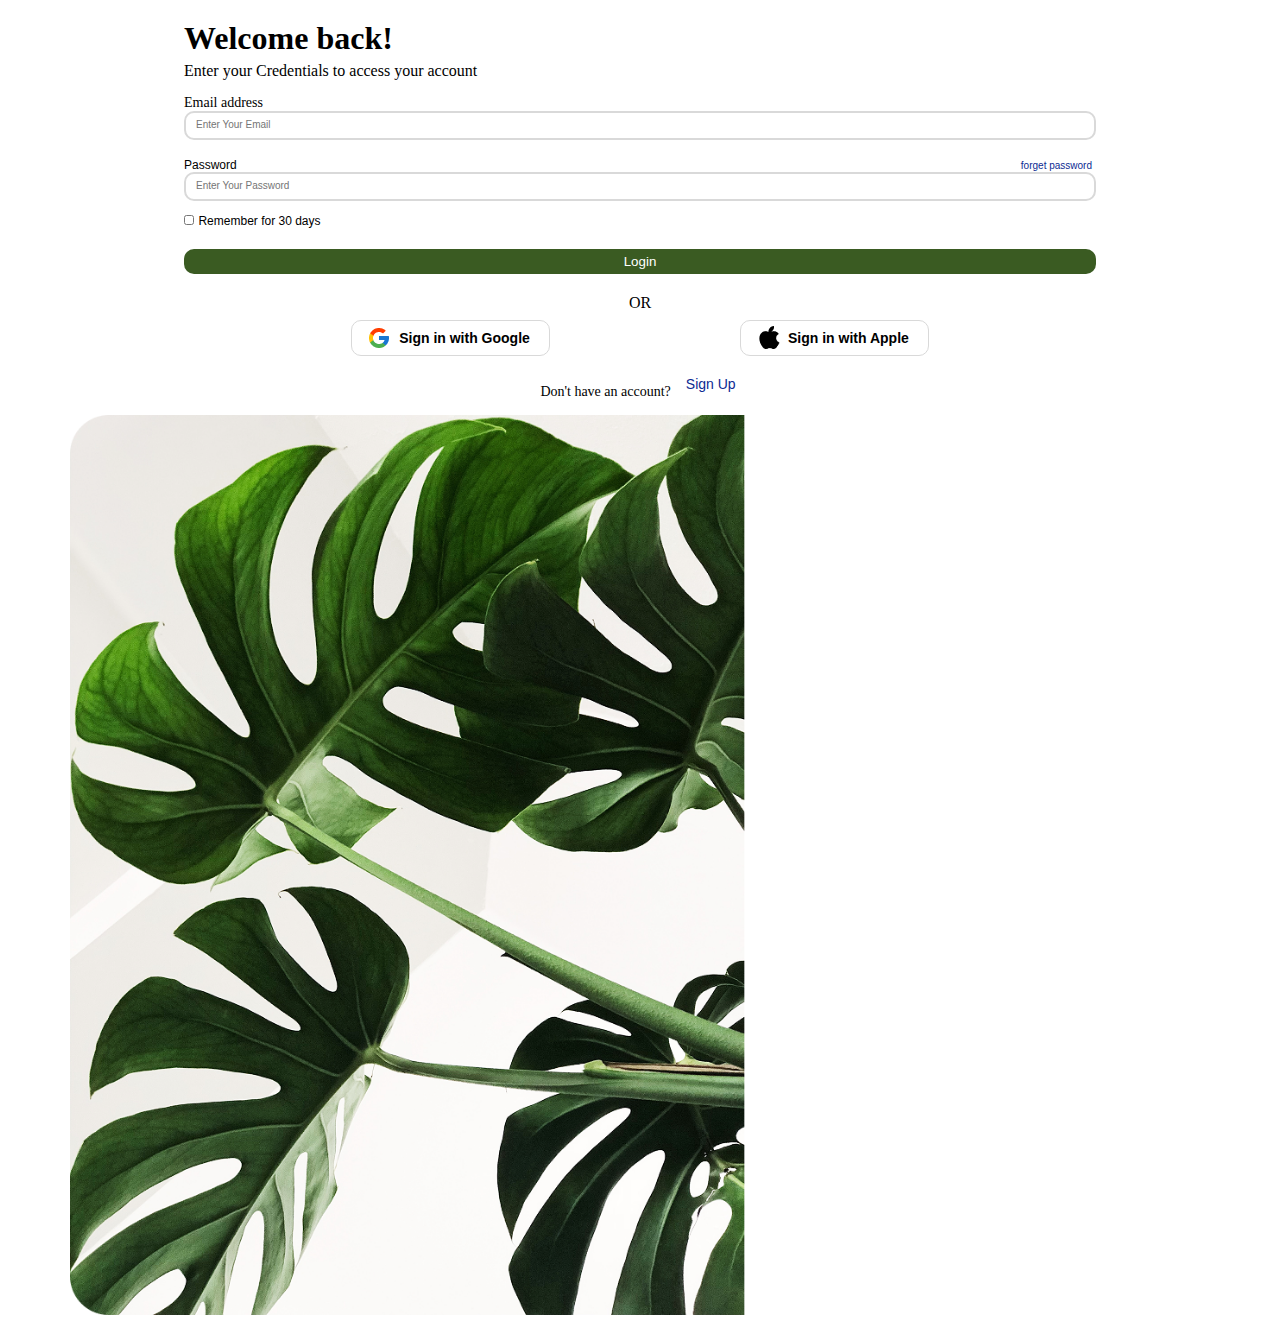
==== login.html @ 1f548d0f "Add files via upload" ====
<!DOCTYPE html>
<html lang="en">

<head>
  <meta charset="UTF-8">
  <meta name="viewport" content="width=device-width, initial-scale=1.0">
  <link rel="stylesheet" href="CSS/login.css">
  <link href="https://cdn.jsdelivr.net/npm/bootstrap@5.1.3/dist/css/bootstrap.min.css" rel="stylesheet"
    integrity="sha384-1BmE4kWBq78iYhFldvKuhfTAU6auU8tT94WrHftjDbrCEXSU1oBoqyl2QvZ6jIW3" crossorigin="anonymous">

  <title>Login</title>
</head>

<body>
  <div class="login">
    <div class="container">
      <div class="row">
        <div class="col-md-6 login-fields">
          <form style="width: 80%;">
            <h4>Welcome back!</h4>
            <p>Enter your Credentials to access your account</p>

            <label for="email">Email address</label>
            <input type="email" placeholder="Enter Your Email" required id="email">
            <div>
              <label for="pass">Password</label>
              <a href="#">forget password</a>
            </div>
            <input type="password" placeholder="Enter Your Password" required id="pass">
            <input type="checkbox" name="check" id="checkbox">
            <label for="checkbox">Remember for 30 days</label>
            <button type="submit" style="display: block;">Login</button>
            <p class="line">OR</p>
            <div class="other-methods">
              <div class="google">
                <img src="Images/google-icon.png" alt="">
                <a href="https://google.com" target="_blank">Sign in with Google</a>
              </div>
              <div class="apple">
                <img src="Images/apple-icon.png" alt="">
                <a href="https://icloud.com">Sign in with Apple</a>
              </div>
            </div>
            <div class="sign">
              <p>Don't have an account?</p> <a href="Sign-Up.html" class="sign">Sign Up</a>
            </div>
          </form>
        </div>
        <div class="col-md-6">
            <img src="Images/login.png" style="height: 100vh; ">
        </div>
      </div>
    </div>
  </div>

  <script src="https://cdn.jsdelivr.net/npm/bootstrap@5.1.3/dist/js/bootstrap.bundle.min.js"
    integrity="sha384-ka7Sk0Gln4gmtz2MlQnikT1wXgYsOg+OMhuP+IlRH9sENBO0LRn5q+8nbTov4+1p"
    crossorigin="anonymous"></script>
</body>

</html>
---- CSS/login.css ----
/* Start Global Rules */
* {
  box-sizing: border-box;
  padding: 0;
  margin: 0;
}
html {
  scroll-behavior: smooth;
}
body {
  font-family: "Open Sans", sans-serif;
}
ul {
  list-style: none;
}
.container {
  padding-left: 15px;
  padding-right: 15px;
  margin-left: auto;
  margin-right: auto;
}
/* Small */
@media (min-width: 768px) {
  .container {
    width: 750px;
  }
}
/* Medium */
@media (min-width: 992px) {
  .container {
    width: 970px;
  }
}
/* Large */
@media (min-width: 1200px) {
  .container {
    width: 1170px;
  }
}
/* End Global Rules */
.login {
  height: fit-content;
}
.login .container .row .login-fields {
  display: flex;
  justify-content: center;
  align-items: center;
}
.login .container .row .login-fields form h4 {
  font-family: Poppins;
  font-size: 32px;
  color: #000000;
  margin-bottom: 5px;
  padding-top: 20px;
}
.login .container .row .login-fields form p {
  font-family: Poppins;
  font-size: 16px;
  color: #000000;
  font-weight: 500;
  padding-bottom: 15px;
}
.login .container .row .login-fields form div {
  display: flex;
  justify-content: space-between;
  align-items: center;
  margin-top: 8px;
}
.login .container .row .login-fields form label:not(:last-of-type) {
  display: block;
  font-family: Poppins;
  font-size: 14px;
  color: #000000;
  font-weight: 500;
}
.login .container .row .login-fields form input:not(:last-of-type) {
  border-radius: 10px;
  -webkit-border-radius: 10px;
  -moz-border-radius: 10px;
  -ms-border-radius: 10px;
  -o-border-radius: 10px;
  border: 2px solid #D9D9D9;
  padding: 8px 10px 2px;
  width: 100%;
  margin-bottom: 10px;
  outline: none;
}
.login .container .row .login-fields form input:not(:last-of-type)::placeholder {
  font-size: 10px;
  margin-bottom: 50%;
  transform: translateY(-50%);
  -webkit-transform: translateY(-50%);
  -moz-transform: translateY(-50%);
  -ms-transform: translateY(-50%);
  -o-transform: translateY(-50%);
}
.login .container .row .login-fields form a {
  display: block;
  text-decoration: none;
  color: #0C2A92;
  font-size: 10px;
  font-weight: 500;
  padding-right: 4px;
}
.login .container .row .login-fields form label:last-of-type {
  font-size: 12px;
  color: #000000;
}
.login .container .row .login-fields form input:last-of-type {
  width: 10px;
  height: 10px;
}
.login .container .row .login-fields form button {
  width: 100%;
  background-color: #3A5B22;
  border: none;
  outline: none;
  border-radius: 10px;
  -webkit-border-radius: 10px;
  -moz-border-radius: 10px;
  -ms-border-radius: 10px;
  -o-border-radius: 10px;
  padding: 5px 0;
  color: #FFFFFF;
  margin-top: 20px;
  transition: 0.3s;
  -webkit-transition: 0.3s;
  -moz-transition: 0.3s;
  -ms-transition: 0.3s;
  -o-transition: 0.3s;
}
.login .container .row .login-fields form button:hover {
  transform: scale(1.05);
  -webkit-transform: scale(1.05);
  -moz-transform: scale(1.05);
  -ms-transform: scale(1.05);
  -o-transform: scale(1.05);
}
.login .container .row .login-fields form .line {
  padding: 20px 0 0;
  margin-bottom: 0;
  text-align: center;
}
.login .container .row .login-fields form .other-methods {
  display: flex;
  justify-content: space-evenly;
  align-items: center;
  gap: 23px;
  margin-top: 0;
}
.login .container .row .login-fields form .other-methods .google {
  border: 1px solid #D9D9D9;
  border-radius: 10px;
  -webkit-border-radius: 10px;
  -moz-border-radius: 10px;
  -ms-border-radius: 10px;
  -o-border-radius: 10px;
  padding: 5px 15px;
  transition: 0.3s;
  -webkit-transition: 0.3s;
  -moz-transition: 0.3s;
  -ms-transition: 0.3s;
  -o-transition: 0.3s;
}
.login .container .row .login-fields form .other-methods .google:hover {
  transform: scale(1.1);
  -webkit-transform: scale(1.1);
  -moz-transform: scale(1.1);
  -ms-transform: scale(1.1);
  -o-transform: scale(1.1);
}
.login .container .row .login-fields form .other-methods .google a {
  text-decoration: none;
  font-size: 14px;
  color: black;
  font-weight: 600;
  padding-left: 8px;
}
.login .container .row .login-fields form .other-methods .apple {
  border: 1px solid #D9D9D9;
  border-radius: 10px;
  -webkit-border-radius: 10px;
  -moz-border-radius: 10px;
  -ms-border-radius: 10px;
  -o-border-radius: 10px;
  padding: 5px 15px;
  transition: 0.3s;
  -webkit-transition: 0.3s;
  -moz-transition: 0.3s;
  -ms-transition: 0.3s;
  -o-transition: 0.3s;
}
.login .container .row .login-fields form .other-methods .apple:hover {
  transform: scale(1.1);
  -webkit-transform: scale(1.1);
  -moz-transform: scale(1.1);
  -ms-transform: scale(1.1);
  -o-transform: scale(1.1);
}
.login .container .row .login-fields form .other-methods .apple a {
  text-decoration: none;
  font-size: 14px;
  color: black;
  font-weight: 600;
  padding-left: 8px;
}
.login .container .row .login-fields form .sign {
  display: flex;
  justify-content: center;
  align-items: center;
  gap: 15px;
  margin-top: 20px;
}
.login .container .row .login-fields form .sign p {
  margin-top: 8px;
  justify-content: center;
  align-items: center;
  font-size: 14px;
}
.login .container .row .login-fields form .sign a {
  margin-top: -23px;
  font-size: 14px;
}
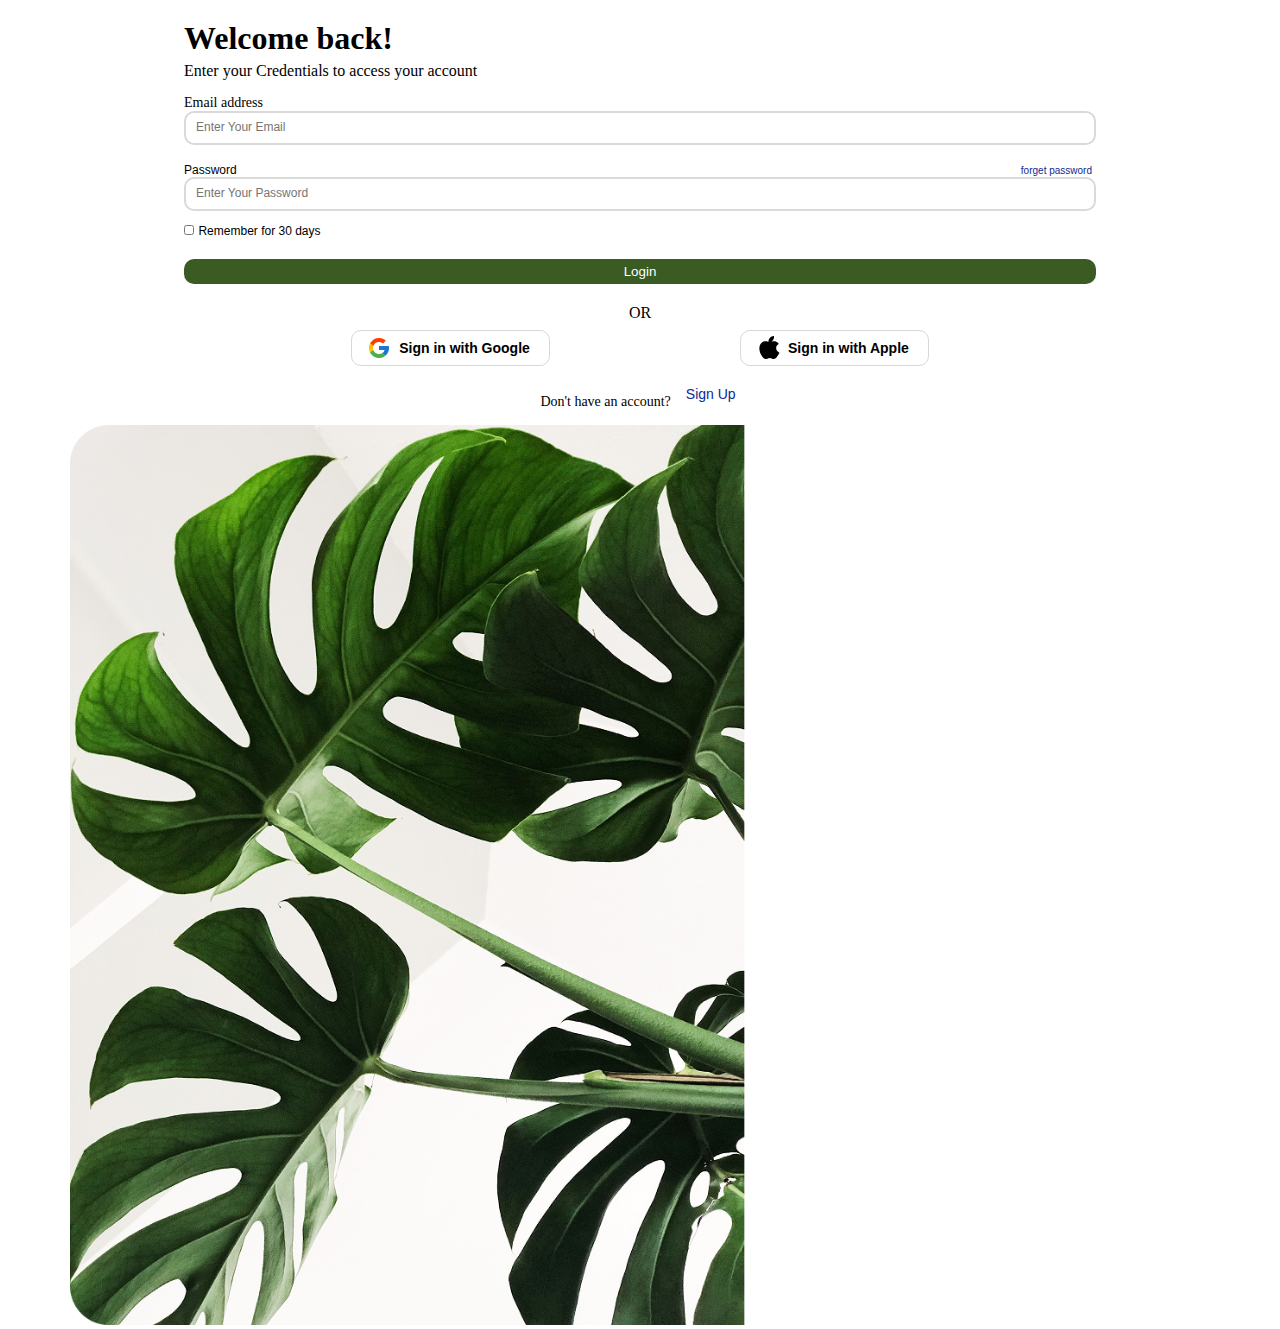
==== commit 70e7f17e: "modify in login & sign-up" ====
--- a/login.html
+++ b/login.html
@@ -46,8 +46,8 @@
             </div>
           </form>
         </div>
-        <div class="col-md-6">
-            <img src="Images/login.png" style="height: 100vh; ">
+        <div class="col-md-6 image">
+          <img src="Images/login.png" style="height: 100vh; ">
         </div>
       </div>
     </div>
--- a/CSS/login.css
+++ b/CSS/login.css
@@ -46,6 +46,22 @@
   justify-content: center;
   align-items: center;
 }
+@media (max-width: 767px) {
+  .login .container .row .login-fields {
+    margin-top: 30px;
+  }
+}
+@media (max-width: 991px) {
+  .login .container .row .login-fields {
+    margin-left: 50%;
+    transform: translateX(-50%);
+    -webkit-transform: translateX(-50%);
+    -moz-transform: translateX(-50%);
+    -ms-transform: translateX(-50%);
+    -o-transform: translateX(-50%);
+    width: 80%;
+  }
+}
 .login .container .row .login-fields form h4 {
   font-family: Poppins;
   font-size: 32px;
@@ -80,13 +96,13 @@
   -ms-border-radius: 10px;
   -o-border-radius: 10px;
   border: 2px solid #D9D9D9;
-  padding: 8px 10px 2px;
+  padding: 13px 10px 2px;
   width: 100%;
   margin-bottom: 10px;
   outline: none;
 }
 .login .container .row .login-fields form input:not(:last-of-type)::placeholder {
-  font-size: 10px;
+  font-size: 12px;
   margin-bottom: 50%;
   transform: translateY(-50%);
   -webkit-transform: translateY(-50%);
@@ -148,6 +164,13 @@
   gap: 23px;
   margin-top: 0;
 }
+@media (max-width: 767px) {
+  .login .container .row .login-fields form .other-methods {
+    display: flex;
+    flex-direction: column;
+    gap: 10px;
+  }
+}
 .login .container .row .login-fields form .other-methods .google {
   border: 1px solid #D9D9D9;
   border-radius: 10px;
@@ -162,6 +185,13 @@
   -ms-transition: 0.3s;
   -o-transition: 0.3s;
 }
+@media (max-width: 767px) {
+  .login .container .row .login-fields form .other-methods .google {
+    width: 60%;
+    display: flex;
+    justify-content: space-evenly;
+  }
+}
 .login .container .row .login-fields form .other-methods .google:hover {
   transform: scale(1.1);
   -webkit-transform: scale(1.1);
@@ -190,6 +220,13 @@
   -ms-transition: 0.3s;
   -o-transition: 0.3s;
 }
+@media (max-width: 767px) {
+  .login .container .row .login-fields form .other-methods .apple {
+    width: 60%;
+    display: flex;
+    justify-content: space-evenly;
+  }
+}
 .login .container .row .login-fields form .other-methods .apple:hover {
   transform: scale(1.1);
   -webkit-transform: scale(1.1);
@@ -220,4 +257,14 @@
 .login .container .row .login-fields form .sign a {
   margin-top: -23px;
   font-size: 14px;
-}+}
+@media (max-width: 767px) {
+  .login .container .row .image {
+    display: none;
+  }
+}
+@media (max-width: 991px) {
+  .login .container .row .image {
+    display: none;
+  }
+}
